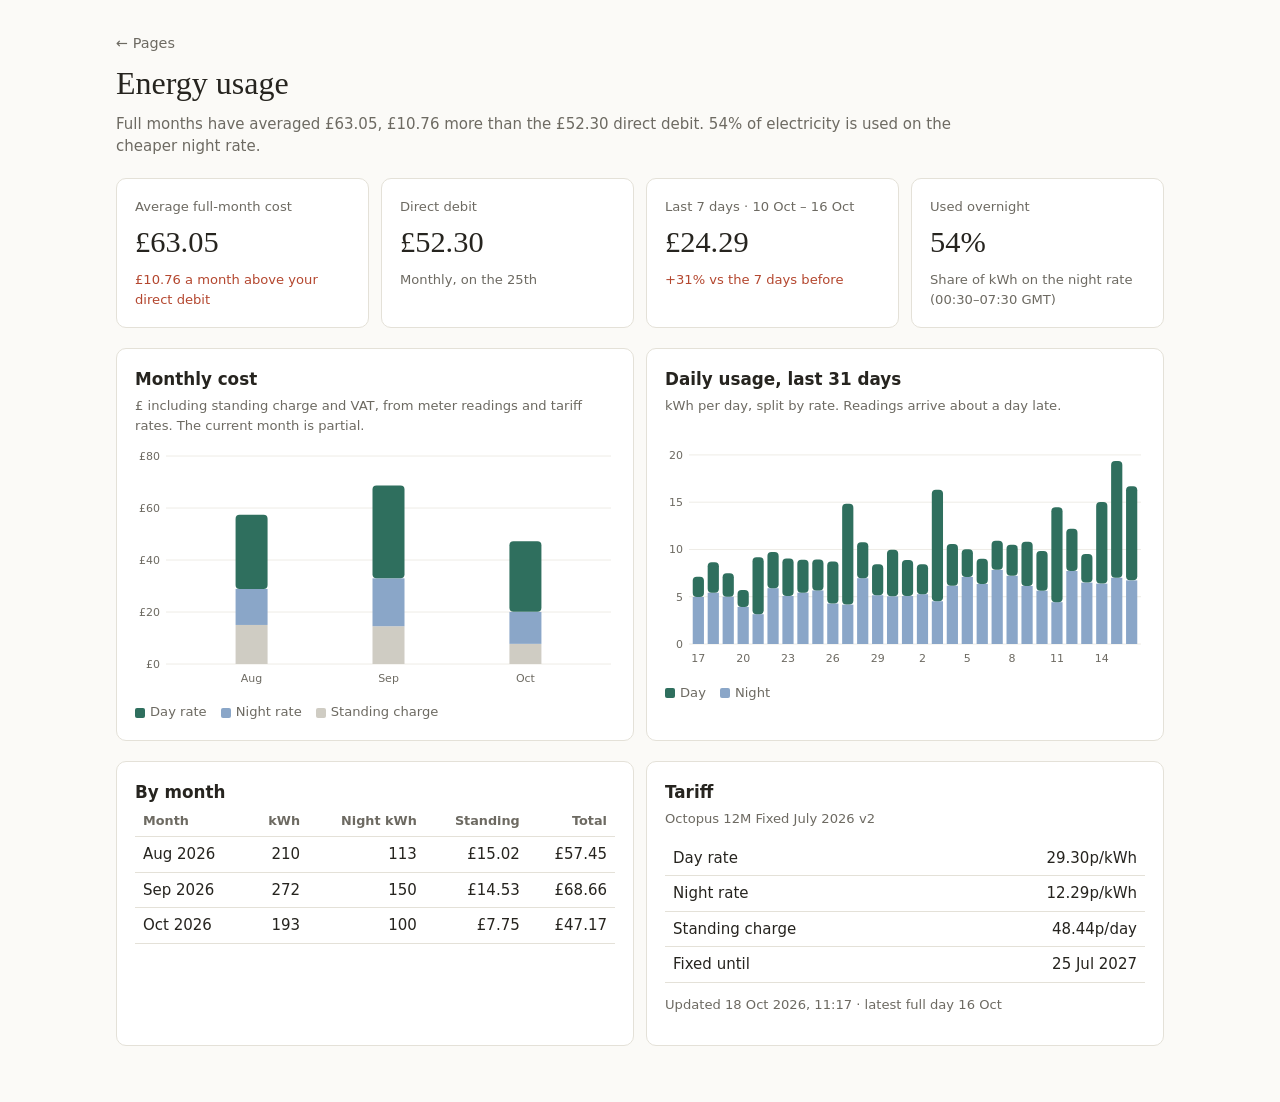
==== energy/index.html @ 0ee4e355 "Add pages hub and energy usage dashboard Co-Authored-By: Claude Opus 5.5 <noreply@anthropic.com> Cla" ====
<!doctype html>
<html lang="en">
<head>
<meta charset="utf-8">
<meta name="viewport" content="width=device-width, initial-scale=1">
<meta name="robots" content="noindex, nofollow">
<title>Energy usage</title>
<script src="d3.min.js"></script>
<style>
  :root { --bg:#fbfaf7; --panel:#ffffff; --fg:#26241f; --muted:#6d6a62; --line:#e4e1d8; --grid:#eeece6;
          --day:#2f6f5e; --night:#8aa6c8; --sc:#cfccc3; --ok:#2f7a4a; --bad:#b4472f; }
  @media (prefers-color-scheme: dark) {
    :root { --bg:#191816; --panel:#22211e; --fg:#ece9e2; --muted:#a19d94; --line:#34322d; --grid:#2c2a26;
            --day:#7cc4ad; --night:#7f9cc4; --sc:#4a4741; --ok:#79c08f; --bad:#e3876f; } }
  * { box-sizing: border-box; }
  body { margin:0; background:var(--bg); color:var(--fg); font:15px/1.5 -apple-system, "Segoe UI", system-ui, sans-serif; }
  main { max-width:1080px; margin:0 auto; padding:32px 16px 56px; display:flex; flex-direction:column; gap:20px; }
  a.back { color:var(--muted); text-decoration:none; font-size:.9rem; }
  h1 { font-family: Georgia, "Times New Roman", serif; font-weight:400; font-size:2rem; margin:4px 0 0; }
  .take { color:var(--muted); margin:6px 0 0; max-width:56rem; }
  .tiles { display:grid; grid-template-columns:repeat(auto-fit, minmax(min(100%, 12rem), 1fr)); gap:12px; }
  .card { background:var(--panel); border:1px solid var(--line); border-radius:10px; padding:18px; min-width:0; }
  .lab, .sub, .note, .legend { font-size:.82rem; color:var(--muted); }
  .big { font-family: Georgia, "Times New Roman", serif; font-size:1.9rem; margin:4px 0; font-variant-numeric:tabular-nums; }
  .ok { color:var(--ok); } .bad { color:var(--bad); }
  .grid2 { display:grid; grid-template-columns:repeat(auto-fit, minmax(min(100%, 24rem), 1fr)); gap:12px; }
  h2 { font-size:1.05rem; font-weight:600; margin:0; }
  .note { margin:4px 0 12px; }
  .chart { position:relative; min-height:240px; }
  .legend { display:flex; gap:14px; flex-wrap:wrap; margin-top:8px; }
  .sw { display:inline-block; width:10px; height:10px; border-radius:2px; margin-right:5px; vertical-align:middle; }
  .tip { position:absolute; display:none; pointer-events:none; background:var(--panel); border:1px solid var(--line); border-radius:8px;
         box-shadow:0 4px 14px rgba(0,0,0,.12); padding:6px 9px; font-size:.8rem; white-space:nowrap; z-index:2; }
  .tip .d { color:var(--muted); }
  table { width:100%; border-collapse:collapse; font-variant-numeric:tabular-nums; }
  th, td { text-align:left; padding:6px 8px; border-bottom:1px solid var(--line); }
  th { font-size:.8rem; color:var(--muted); font-weight:600; }
  .n { text-align:right; }
  .err { color:var(--bad); }
</style>
</head>
<body>
<main>
  <div>
    <a class="back" href="../">← Pages</a>
    <h1>Energy usage</h1>
    <p class="take" id="takeaway">Loading…</p>
  </div>

  <div class="tiles">
    <div class="card"><div class="lab">Average full-month cost</div><div class="big" id="avg">—</div><div class="sub" id="gap">—</div></div>
    <div class="card"><div class="lab">Direct debit</div><div class="big" id="dd">—</div><div class="sub">Monthly, on the 25th</div></div>
    <div class="card"><div class="lab">Last 7 days · <span id="wklabel">—</span></div><div class="big" id="wk">—</div><div class="sub" id="wkchg">—</div></div>
    <div class="card"><div class="lab">Used overnight</div><div class="big" id="night">—</div><div class="sub">Share of kWh on the night rate (00:30–07:30 GMT)</div></div>
  </div>

  <div class="grid2">
    <div class="card"><h2>Monthly cost</h2>
      <p class="note">£ including standing charge and VAT, from meter readings and tariff rates. The current month is partial.</p>
      <div class="chart" id="mchart"></div>
      <div class="legend"><span><i class="sw" style="background:var(--day)"></i>Day rate</span><span><i class="sw" style="background:var(--night)"></i>Night rate</span><span><i class="sw" style="background:var(--sc)"></i>Standing charge</span></div>
    </div>
    <div class="card"><h2>Daily usage, last 31 days</h2>
      <p class="note">kWh per day, split by rate. Readings arrive about a day late.</p>
      <div class="chart" id="dchart"></div>
      <div class="legend"><span><i class="sw" style="background:var(--day)"></i>Day</span><span><i class="sw" style="background:var(--night)"></i>Night</span></div>
    </div>
  </div>

  <div class="grid2">
    <div class="card"><h2>By month</h2>
      <table><thead><tr><th>Month</th><th class="n">kWh</th><th class="n">Night kWh</th><th class="n">Standing</th><th class="n">Total</th></tr></thead><tbody id="mt"></tbody></table>
    </div>
    <div class="card"><h2>Tariff</h2><p class="note" id="tariff">—</p>
      <table><tbody>
        <tr><td>Day rate</td><td class="n" id="dr">—</td></tr>
        <tr><td>Night rate</td><td class="n" id="nr">—</td></tr>
        <tr><td>Standing charge</td><td class="n" id="scg">—</td></tr>
        <tr><td>Fixed until</td><td class="n" id="fix">—</td></tr>
      </tbody></table>
      <p class="note" id="updated" style="margin-top:12px"></p>
    </div>
  </div>
</main>
<script>
(async () => {
  const gbp = v => '£' + d3.format(',.2f')(v);
  const $ = id => document.getElementById(id);
  const set = (id, t) => { $(id).textContent = t; };
  let daily, monthly, s;
  try {
    const v = '?v=' + Date.now();
    [daily, monthly, s] = await Promise.all([d3.csv('data/daily.csv' + v, d3.autoType), d3.csv('data/monthly.csv' + v, d3.autoType), d3.json('data/summary.json' + v)]);
  } catch (e) { $('takeaway').textContent = 'Could not load the data.'; $('takeaway').className = 'take err'; return; }

  const full = monthly.filter(r => r.period === 'Full month');
  const avg = d3.mean(full, r => r.total_gbp);
  const gap = avg - s.direct_debit_gbp;
  const night = d3.sum(monthly, r => r.night_kwh) / d3.sum(monthly, r => r.kwh);
  const wkc = (s.last_week_gbp - s.week_before_gbp) / s.week_before_gbp;

  set('avg', gbp(avg)); set('dd', gbp(s.direct_debit_gbp));
  $('gap').textContent = (gap >= 0 ? gbp(gap) + ' a month above' : gbp(-gap) + ' a month below') + ' your direct debit';
  $('gap').className = 'sub ' + (gap > 0 ? 'bad' : 'ok');
  set('wk', gbp(s.last_week_gbp)); set('wklabel', s.week_label);
  $('wkchg').textContent = (wkc > 0 ? '+' : '−') + d3.format('.0%')(Math.abs(wkc)) + ' vs the 7 days before';
  $('wkchg').className = 'sub ' + (wkc > 0 ? 'bad' : 'ok');
  set('night', d3.format('.0%')(night));
  set('tariff', s.tariff);
  set('dr', d3.format('.2f')(s.day_rate_p) + 'p/kWh'); set('nr', d3.format('.2f')(s.night_rate_p) + 'p/kWh');
  set('scg', d3.format('.2f')(s.standing_charge_p) + 'p/day'); set('fix', d3.timeFormat('%-d %b %Y')(new Date(s.fix_ends)));
  set('updated', 'Updated ' + d3.timeFormat('%-d %b %Y, %H:%M')(new Date(s.read_at)) + ' · latest full day ' + d3.timeFormat('%-d %b')(new Date(s.latest_day)));
  set('takeaway', gap > 0
    ? `Full months have averaged ${gbp(avg)}, ${gbp(gap)} more than the ${gbp(s.direct_debit_gbp)} direct debit. ${d3.format('.0%')(night)} of electricity is used on the cheaper night rate.`
    : `Full months have averaged ${gbp(avg)}, within the ${gbp(s.direct_debit_gbp)} direct debit. ${d3.format('.0%')(night)} of electricity is used on the cheaper night rate.`);

  const tb = $('mt');
  monthly.forEach(r => { const tr = tb.insertRow();
    [r.label, d3.format(',.0f')(r.kwh), d3.format(',.0f')(r.night_kwh), gbp(r.standing_gbp), gbp(r.total_gbp)].forEach((t, i) => { const c = tr.insertCell(); c.textContent = t; if (i) c.className = 'n'; }); });

  function stacked(el, rows, keys, cols, xl, yf, tipLines) {
    el.innerHTML = '';
    const W = Math.max(280, el.clientWidth), H = 240;
    const svg = d3.select(el).append('svg').attr('width', '100%').attr('viewBox', `0 0 ${W} ${H}`);
    const tip = d3.select(el).append('div').attr('class', 'tip');
    const tot = r => d3.sum(keys, k => r[k] || 0);
    const y = d3.scaleLinear([0, (d3.max(rows, tot) || 1) * 1.1], [H - 24, 8]).nice();
    const ticks = y.ticks(4);
    const t = svg.append('text').attr('font-size', 11).text(yf(d3.max(ticks)));
    const ml = t.node().getComputedTextLength() + 10; t.remove();
    const x = d3.scaleBand(rows.map((r, i) => i), [ml, W - 4]).padding(0.25);
    svg.selectAll('.g').data(ticks).join('line').attr('x1', ml).attr('x2', W - 4).attr('y1', y).attr('y2', y).attr('stroke', 'var(--grid)');
    svg.selectAll('.yl').data(ticks).join('text').attr('x', ml - 6).attr('y', d => y(d) + 4).attr('text-anchor', 'end').attr('font-size', 11).attr('fill', 'var(--muted)').text(yf);
    const every = Math.ceil(rows.length / Math.max(1, Math.floor((W - ml) / 44)));
    rows.forEach((r, i) => {
      if (i % every === 0) svg.append('text').attr('x', x(i) + x.bandwidth() / 2).attr('y', H - 6).attr('text-anchor', 'middle').attr('font-size', 11).attr('fill', 'var(--muted)').text(xl(r));
      const bw = Math.min(32, x.bandwidth()), x0 = x(i) + (x.bandwidth() - bw) / 2;
      let acc = 0;
      keys.forEach((k, j) => { const v = r[k] || 0;
        svg.append('rect').attr('x', x0).attr('width', bw).attr('y', y(acc + v)).attr('height', Math.max(0, y(acc) - y(acc + v))).attr('rx', j === keys.length - 1 ? 4 : 0).attr('fill', cols[j]); acc += v; });
      svg.append('rect').attr('x', x(i)).attr('width', x.bandwidth()).attr('y', 0).attr('height', H - 24).attr('fill', 'transparent')
        .on('mousemove', ev => { const [mx, my] = d3.pointer(ev, el); tip.html('');
          tipLines(r).forEach((l, n) => tip.append('div').attr('class', n ? null : 'd').text(l));
          const tw = tip.node().offsetWidth || 140;
          tip.style('display', 'block').style('left', Math.min(Math.max(0, mx + 12), el.clientWidth - tw) + 'px').style('top', Math.max(0, my - 40) + 'px'); })
        .on('mouseleave', () => tip.style('display', 'none'));
    });
  }
  const draw = () => {
    stacked($('mchart'), monthly, ['standing_gbp', 'night_gbp', 'day_gbp'], ['var(--sc)', 'var(--night)', 'var(--day)'],
      r => r.label.slice(0, 3), v => '£' + v,
      r => [r.label + ' · ' + r.period, 'Total ' + gbp(r.total_gbp), 'Day ' + gbp(r.day_gbp) + ' · Night ' + gbp(r.night_gbp), 'Standing ' + gbp(r.standing_gbp), d3.format(',.0f')(r.kwh) + ' kWh']);
    stacked($('dchart'), daily, ['night_kwh', 'day_kwh'], ['var(--night)', 'var(--day)'],
      r => d3.timeFormat('%-d')(r.date), v => v,
      r => [d3.timeFormat('%a %-d %b')(r.date), d3.format('.1f')(r.kwh) + ' kWh', 'Day ' + d3.format('.1f')(r.day_kwh) + ' · Night ' + d3.format('.1f')(r.night_kwh), 'About ' + gbp(r.cost_gbp) + ' incl. standing charge']);
  };
  draw();
  let rt; addEventListener('resize', () => { clearTimeout(rt); rt = setTimeout(draw, 150); });
})();
</script>
</body>
</html>
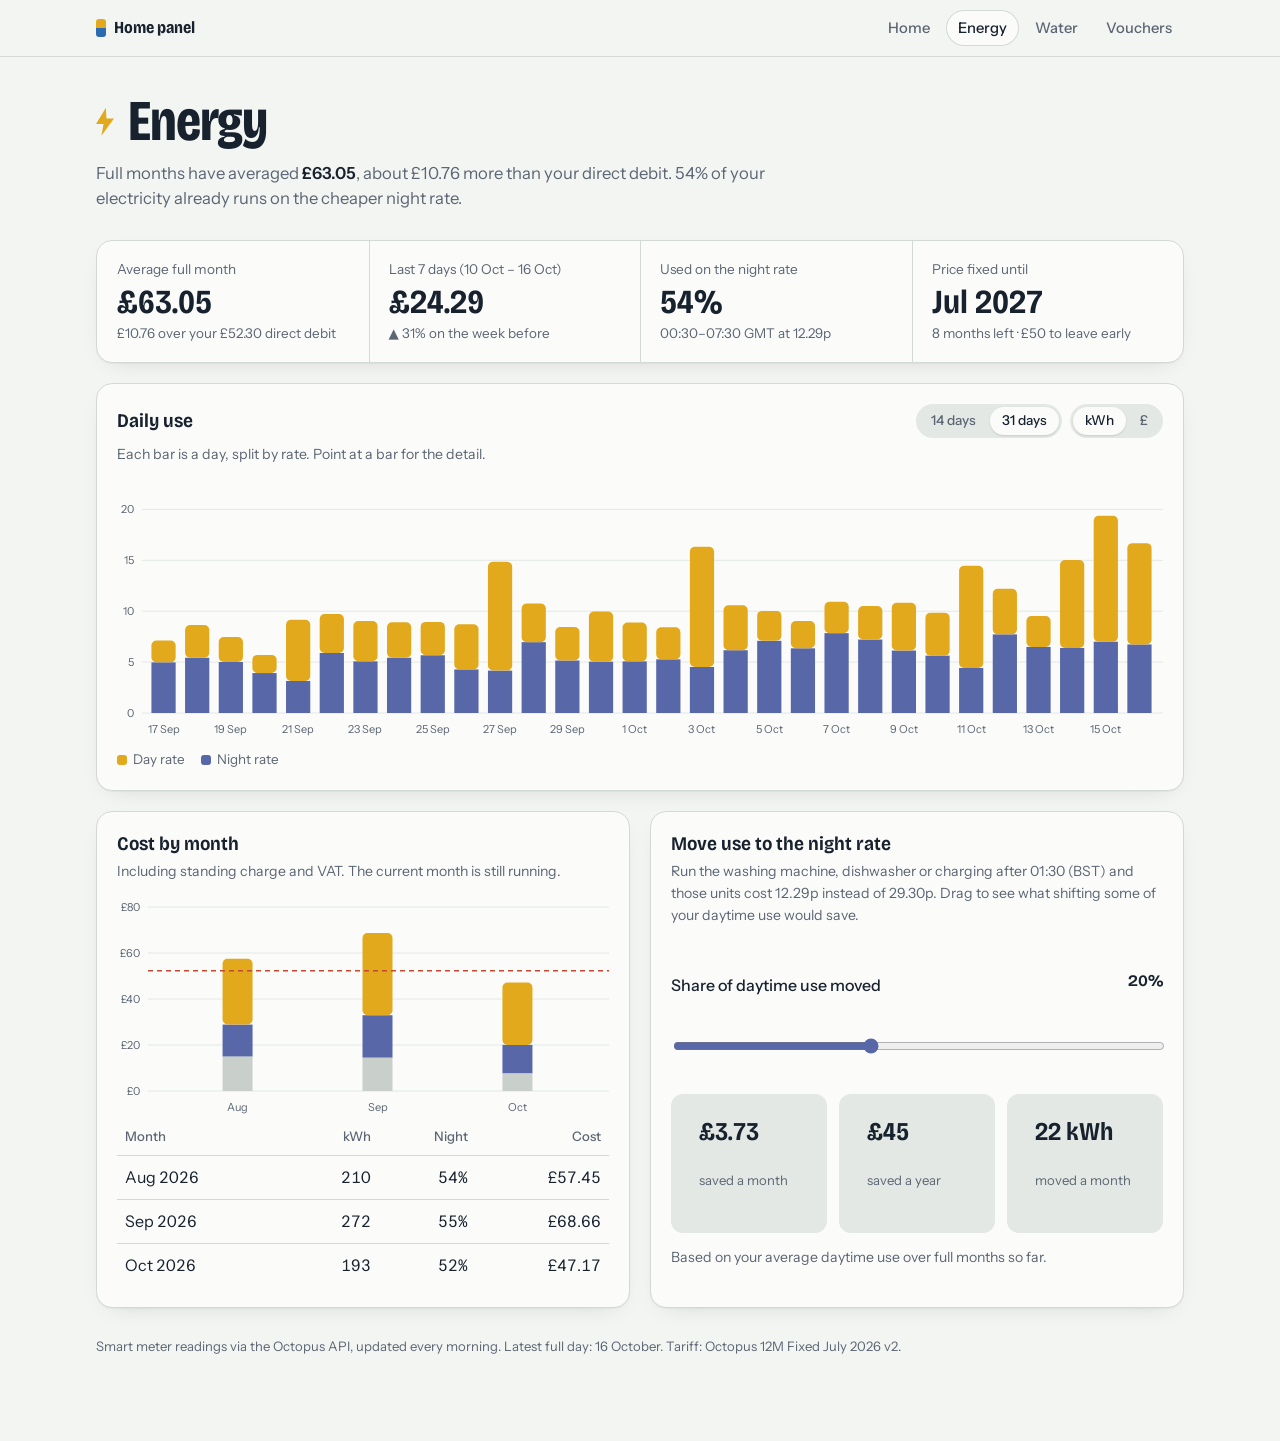
==== commit db46dce9: "Redesign site: shared look, home meters, interactive charts and calculators Co-Authored-By: Claude O" ====
--- a/energy/index.html
+++ b/energy/index.html
@@ -4,158 +4,132 @@
 <meta charset="utf-8">
 <meta name="viewport" content="width=device-width, initial-scale=1">
 <meta name="robots" content="noindex, nofollow">
-<title>Energy usage</title>
-<script src="d3.min.js"></script>
+<title>Energy · Home panel</title>
+<link rel="stylesheet" href="../assets/site.css">
+<script src="../assets/d3.min.js"></script>
+<script src="../assets/kit.js"></script>
 <style>
-  :root { --bg:#fbfaf7; --panel:#ffffff; --fg:#26241f; --muted:#6d6a62; --line:#e4e1d8; --grid:#eeece6;
-          --day:#2f6f5e; --night:#8aa6c8; --sc:#cfccc3; --ok:#2f7a4a; --bad:#b4472f; }
-  @media (prefers-color-scheme: dark) {
-    :root { --bg:#191816; --panel:#22211e; --fg:#ece9e2; --muted:#a19d94; --line:#34322d; --grid:#2c2a26;
-            --day:#7cc4ad; --night:#7f9cc4; --sc:#4a4741; --ok:#79c08f; --bad:#e3876f; } }
-  * { box-sizing: border-box; }
-  body { margin:0; background:var(--bg); color:var(--fg); font:15px/1.5 -apple-system, "Segoe UI", system-ui, sans-serif; }
-  main { max-width:1080px; margin:0 auto; padding:32px 16px 56px; display:flex; flex-direction:column; gap:20px; }
-  a.back { color:var(--muted); text-decoration:none; font-size:.9rem; }
-  h1 { font-family: Georgia, "Times New Roman", serif; font-weight:400; font-size:2rem; margin:4px 0 0; }
-  .take { color:var(--muted); margin:6px 0 0; max-width:56rem; }
-  .tiles { display:grid; grid-template-columns:repeat(auto-fit, minmax(min(100%, 12rem), 1fr)); gap:12px; }
-  .card { background:var(--panel); border:1px solid var(--line); border-radius:10px; padding:18px; min-width:0; }
-  .lab, .sub, .note, .legend { font-size:.82rem; color:var(--muted); }
-  .big { font-family: Georgia, "Times New Roman", serif; font-size:1.9rem; margin:4px 0; font-variant-numeric:tabular-nums; }
-  .ok { color:var(--ok); } .bad { color:var(--bad); }
-  .grid2 { display:grid; grid-template-columns:repeat(auto-fit, minmax(min(100%, 24rem), 1fr)); gap:12px; }
-  h2 { font-size:1.05rem; font-weight:600; margin:0; }
-  .note { margin:4px 0 12px; }
-  .chart { position:relative; min-height:240px; }
-  .legend { display:flex; gap:14px; flex-wrap:wrap; margin-top:8px; }
-  .sw { display:inline-block; width:10px; height:10px; border-radius:2px; margin-right:5px; vertical-align:middle; }
-  .tip { position:absolute; display:none; pointer-events:none; background:var(--panel); border:1px solid var(--line); border-radius:8px;
-         box-shadow:0 4px 14px rgba(0,0,0,.12); padding:6px 9px; font-size:.8rem; white-space:nowrap; z-index:2; }
-  .tip .d { color:var(--muted); }
-  table { width:100%; border-collapse:collapse; font-variant-numeric:tabular-nums; }
-  th, td { text-align:left; padding:6px 8px; border-bottom:1px solid var(--line); }
-  th { font-size:.8rem; color:var(--muted); font-weight:600; }
-  .n { text-align:right; }
-  .err { color:var(--bad); }
+  :root { --accent: var(--volt); }
+  .head h1 { display: flex; align-items: baseline; gap: 14px; }
+  .bolt { width: 18px; height: 28px; background: var(--volt); clip-path: polygon(55% 0, 0 58%, 42% 58%, 30% 100%, 100% 38%, 58% 38%); align-self: center; }
 </style>
 </head>
 <body>
-<main>
-  <div>
-    <a class="back" href="../">← Pages</a>
-    <h1>Energy usage</h1>
-    <p class="take" id="takeaway">Loading…</p>
+<main class="page">
+  <section class="head">
+    <h1><span class="bolt" aria-hidden="true"></span>Energy</h1>
+    <p id="take">Loading your meter readings…</p>
+  </section>
+
+  <section class="stats" aria-label="Summary">
+    <div class="stat"><div class="k">Average full month</div><div class="v" id="avg">—</div><div class="s" id="avgS">&nbsp;</div></div>
+    <div class="stat"><div class="k" id="wkK">Last 7 days</div><div class="v" id="wk">—</div><div class="s" id="wkS">&nbsp;</div></div>
+    <div class="stat"><div class="k">Used on the night rate</div><div class="v" id="night">—</div><div class="s">00:30–07:30 GMT at 12.29p</div></div>
+    <div class="stat"><div class="k">Price fixed until</div><div class="v" id="fix">—</div><div class="s" id="fixS">&nbsp;</div></div>
+  </section>
+
+  <section class="panel" aria-labelledby="dailyH">
+    <div class="panel-head">
+      <h2 id="dailyH">Daily use</h2>
+      <div style="display:flex;gap:8px;flex-wrap:wrap"><div id="dRange"></div><div id="dUnit"></div></div>
+    </div>
+    <p class="note" id="dNote">Each bar is a day, split by rate. Point at a bar for the detail.</p>
+    <div class="chart" id="dchart"></div>
+    <div class="key"><span><i class="sw" style="background:var(--volt)"></i>Day rate</span><span><i class="sw" style="background:var(--night)"></i>Night rate</span><span id="scKey" hidden><i class="sw" style="background:var(--away)"></i>Standing charge</span></div>
+  </section>
+
+  <div class="cols">
+    <section class="panel" aria-labelledby="mH">
+      <div class="panel-head"><h2 id="mH">Cost by month</h2></div>
+      <p class="note">Including standing charge and VAT. The current month is still running.</p>
+      <div class="chart" id="mchart" style="min-height:220px"></div>
+      <table><thead><tr><th>Month</th><th class="n">kWh</th><th class="n">Night</th><th class="n">Cost</th></tr></thead><tbody id="mt"></tbody></table>
+    </section>
+
+    <section class="panel calc" aria-labelledby="sH" style="--accent: var(--night)">
+      <div><h2 id="sH">Move use to the night rate</h2>
+      <p class="note" style="margin-top:6px">Run the washing machine, dishwasher or charging after 01:30 (BST) and those units cost 12.29p instead of 29.30p. Drag to see what shifting some of your daytime use would save.</p></div>
+      <label for="shift">Share of daytime use moved <output id="shiftOut">20%</output></label>
+      <input id="shift" type="range" min="0" max="50" step="5" value="20">
+      <div class="result">
+        <div><div class="v" id="saveM">—</div><div class="k">saved a month</div></div>
+        <div><div class="v" id="saveY">—</div><div class="k">saved a year</div></div>
+        <div><div class="v" id="kwhM">—</div><div class="k">moved a month</div></div>
+      </div>
+      <p class="note" style="margin:0">Based on your average daytime use over full months so far.</p>
+    </section>
   </div>
 
-  <div class="tiles">
-    <div class="card"><div class="lab">Average full-month cost</div><div class="big" id="avg">—</div><div class="sub" id="gap">—</div></div>
-    <div class="card"><div class="lab">Direct debit</div><div class="big" id="dd">—</div><div class="sub">Monthly, on the 25th</div></div>
-    <div class="card"><div class="lab">Last 7 days · <span id="wklabel">—</span></div><div class="big" id="wk">—</div><div class="sub" id="wkchg">—</div></div>
-    <div class="card"><div class="lab">Used overnight</div><div class="big" id="night">—</div><div class="sub">Share of kWh on the night rate (00:30–07:30 GMT)</div></div>
-  </div>
-
-  <div class="grid2">
-    <div class="card"><h2>Monthly cost</h2>
-      <p class="note">£ including standing charge and VAT, from meter readings and tariff rates. The current month is partial.</p>
-      <div class="chart" id="mchart"></div>
-      <div class="legend"><span><i class="sw" style="background:var(--day)"></i>Day rate</span><span><i class="sw" style="background:var(--night)"></i>Night rate</span><span><i class="sw" style="background:var(--sc)"></i>Standing charge</span></div>
-    </div>
-    <div class="card"><h2>Daily usage, last 31 days</h2>
-      <p class="note">kWh per day, split by rate. Readings arrive about a day late.</p>
-      <div class="chart" id="dchart"></div>
-      <div class="legend"><span><i class="sw" style="background:var(--day)"></i>Day</span><span><i class="sw" style="background:var(--night)"></i>Night</span></div>
-    </div>
-  </div>
-
-  <div class="grid2">
-    <div class="card"><h2>By month</h2>
-      <table><thead><tr><th>Month</th><th class="n">kWh</th><th class="n">Night kWh</th><th class="n">Standing</th><th class="n">Total</th></tr></thead><tbody id="mt"></tbody></table>
-    </div>
-    <div class="card"><h2>Tariff</h2><p class="note" id="tariff">—</p>
-      <table><tbody>
-        <tr><td>Day rate</td><td class="n" id="dr">—</td></tr>
-        <tr><td>Night rate</td><td class="n" id="nr">—</td></tr>
-        <tr><td>Standing charge</td><td class="n" id="scg">—</td></tr>
-        <tr><td>Fixed until</td><td class="n" id="fix">—</td></tr>
-      </tbody></table>
-      <p class="note" id="updated" style="margin-top:12px"></p>
-    </div>
-  </div>
+  <p class="foot" id="foot"></p>
 </main>
 <script>
+kit.nav('Energy', '../');
 (async () => {
-  const gbp = v => '£' + d3.format(',.2f')(v);
-  const $ = id => document.getElementById(id);
-  const set = (id, t) => { $(id).textContent = t; };
+  const { fmt } = kit, $ = id => document.getElementById(id);
   let daily, monthly, s;
-  try {
-    const v = '?v=' + Date.now();
-    [daily, monthly, s] = await Promise.all([d3.csv('data/daily.csv' + v, d3.autoType), d3.csv('data/monthly.csv' + v, d3.autoType), d3.json('data/summary.json' + v)]);
-  } catch (e) { $('takeaway').textContent = 'Could not load the data.'; $('takeaway').className = 'take err'; return; }
+  try { [daily, monthly, s] = await kit.load(['data/daily.csv', 'data/monthly.csv', 'data/summary.json']); }
+  catch (e) { $('take').textContent = 'The readings could not be loaded. Try refreshing the page.'; $('take').className = 'err'; return; }
 
+  const DAY = s.day_rate_p / 100, NIGHT = s.night_rate_p / 100, SC = s.standing_charge_p / 100;
+  daily.forEach(r => { r.day_gbp = r.day_kwh * DAY; r.night_gbp = r.night_kwh * NIGHT; r.sc_gbp = SC; });
   const full = monthly.filter(r => r.period === 'Full month');
-  const avg = d3.mean(full, r => r.total_gbp);
-  const gap = avg - s.direct_debit_gbp;
-  const night = d3.sum(monthly, r => r.night_kwh) / d3.sum(monthly, r => r.kwh);
+  const avg = d3.mean(full, r => r.total_gbp), gap = avg - s.direct_debit_gbp;
+  const nightShare = d3.sum(monthly, r => r.night_kwh) / d3.sum(monthly, r => r.kwh);
   const wkc = (s.last_week_gbp - s.week_before_gbp) / s.week_before_gbp;
 
-  set('avg', gbp(avg)); set('dd', gbp(s.direct_debit_gbp));
-  $('gap').textContent = (gap >= 0 ? gbp(gap) + ' a month above' : gbp(-gap) + ' a month below') + ' your direct debit';
-  $('gap').className = 'sub ' + (gap > 0 ? 'bad' : 'ok');
-  set('wk', gbp(s.last_week_gbp)); set('wklabel', s.week_label);
-  $('wkchg').textContent = (wkc > 0 ? '+' : '−') + d3.format('.0%')(Math.abs(wkc)) + ' vs the 7 days before';
-  $('wkchg').className = 'sub ' + (wkc > 0 ? 'bad' : 'ok');
-  set('night', d3.format('.0%')(night));
-  set('tariff', s.tariff);
-  set('dr', d3.format('.2f')(s.day_rate_p) + 'p/kWh'); set('nr', d3.format('.2f')(s.night_rate_p) + 'p/kWh');
-  set('scg', d3.format('.2f')(s.standing_charge_p) + 'p/day'); set('fix', d3.timeFormat('%-d %b %Y')(new Date(s.fix_ends)));
-  set('updated', 'Updated ' + d3.timeFormat('%-d %b %Y, %H:%M')(new Date(s.read_at)) + ' · latest full day ' + d3.timeFormat('%-d %b')(new Date(s.latest_day)));
-  set('takeaway', gap > 0
-    ? `Full months have averaged ${gbp(avg)}, ${gbp(gap)} more than the ${gbp(s.direct_debit_gbp)} direct debit. ${d3.format('.0%')(night)} of electricity is used on the cheaper night rate.`
-    : `Full months have averaged ${gbp(avg)}, within the ${gbp(s.direct_debit_gbp)} direct debit. ${d3.format('.0%')(night)} of electricity is used on the cheaper night rate.`);
+  kit.countUp($('avg'), avg, fmt.gbp);
+  $('avgS').textContent = (gap > 0 ? fmt.gbp(gap) + ' over' : fmt.gbp(-gap) + ' under') + ' your ' + fmt.gbp(s.direct_debit_gbp) + ' direct debit';
+  $('avgS').className = 's ' + (gap > 0 ? 'up' : 'down');
+  kit.countUp($('wk'), s.last_week_gbp, fmt.gbp);
+  $('wkK').textContent = 'Last 7 days (' + s.week_label + ')';
+  $('wkS').textContent = (wkc > 0 ? '▲ ' : '▼ ') + fmt.pct(Math.abs(wkc)) + ' on the week before'; $('wkS').className = 's ' + (wkc > 0 ? 'up' : 'down');
+  kit.countUp($('night'), nightShare * 100, v => Math.round(v) + '%');
+  const fixD = new Date(s.fix_ends);
+  $('fix').textContent = d3.timeFormat('%b %Y')(fixD);
+  $('fixS').textContent = Math.round((fixD - new Date()) / 864e5 / 30.4) + ' months left · £50 to leave early';
+  $('take').innerHTML = '';
+  $('take').append('Full months have averaged ', Object.assign(document.createElement('b'), { textContent: fmt.gbp(avg) }),
+    gap > 0 ? `, about ${fmt.gbp(gap)} more than your direct debit. ` : ', within your direct debit. ',
+    `${fmt.pct(nightShare)} of your electricity already runs on the cheaper night rate.`);
 
-  const tb = $('mt');
-  monthly.forEach(r => { const tr = tb.insertRow();
-    [r.label, d3.format(',.0f')(r.kwh), d3.format(',.0f')(r.night_kwh), gbp(r.standing_gbp), gbp(r.total_gbp)].forEach((t, i) => { const c = tr.insertCell(); c.textContent = t; if (i) c.className = 'n'; }); });
+  // daily chart
+  let range = 31, unit = 'kwh';
+  const drawDaily = () => {
+    const rows = daily.slice(-range);
+    const kwh = unit === 'kwh';
+    $('scKey').hidden = kwh;
+    kit.bars($('dchart'), {
+      rows, label: 'Daily electricity use',
+      series: kwh ? [{ key: 'night_kwh', color: kit.css('--night') }, { key: 'day_kwh', color: kit.css('--volt') }]
+                  : [{ key: 'sc_gbp', color: kit.css('--away') }, { key: 'night_gbp', color: kit.css('--night') }, { key: 'day_gbp', color: kit.css('--volt') }],
+      yFormat: kwh ? v => v + '' : v => '£' + v,
+      xFormat: r => d3.utcFormat(range > 14 ? '%-d %b' : '%a %-d')(r.date),
+      tip: r => ({ title: d3.utcFormat('%A %-d %B')(r.date), lines: kwh
+        ? [[kit.css('--volt'), 'Day', d3.format('.1f')(r.day_kwh) + ' kWh'], [kit.css('--night'), 'Night', d3.format('.1f')(r.night_kwh) + ' kWh'], [null, 'Total', d3.format('.1f')(r.kwh) + ' kWh']]
+        : [[kit.css('--volt'), 'Day', fmt.gbp(r.day_gbp)], [kit.css('--night'), 'Night', fmt.gbp(r.night_gbp)], [kit.css('--away'), 'Standing', fmt.gbp(SC)], [null, 'Total', fmt.gbp(r.cost_gbp)]] })
+    });
+  };
+  kit.seg($('dRange'), [[14, '14 days'], [31, '31 days']], 31, v => { range = v; drawDaily(); });
+  kit.seg($('dUnit'), [['kwh', 'kWh'], ['gbp', '£']], 'kwh', v => { unit = v; drawDaily(); });
 
-  function stacked(el, rows, keys, cols, xl, yf, tipLines) {
-    el.innerHTML = '';
-    const W = Math.max(280, el.clientWidth), H = 240;
-    const svg = d3.select(el).append('svg').attr('width', '100%').attr('viewBox', `0 0 ${W} ${H}`);
-    const tip = d3.select(el).append('div').attr('class', 'tip');
-    const tot = r => d3.sum(keys, k => r[k] || 0);
-    const y = d3.scaleLinear([0, (d3.max(rows, tot) || 1) * 1.1], [H - 24, 8]).nice();
-    const ticks = y.ticks(4);
-    const t = svg.append('text').attr('font-size', 11).text(yf(d3.max(ticks)));
-    const ml = t.node().getComputedTextLength() + 10; t.remove();
-    const x = d3.scaleBand(rows.map((r, i) => i), [ml, W - 4]).padding(0.25);
-    svg.selectAll('.g').data(ticks).join('line').attr('x1', ml).attr('x2', W - 4).attr('y1', y).attr('y2', y).attr('stroke', 'var(--grid)');
-    svg.selectAll('.yl').data(ticks).join('text').attr('x', ml - 6).attr('y', d => y(d) + 4).attr('text-anchor', 'end').attr('font-size', 11).attr('fill', 'var(--muted)').text(yf);
-    const every = Math.ceil(rows.length / Math.max(1, Math.floor((W - ml) / 44)));
-    rows.forEach((r, i) => {
-      if (i % every === 0) svg.append('text').attr('x', x(i) + x.bandwidth() / 2).attr('y', H - 6).attr('text-anchor', 'middle').attr('font-size', 11).attr('fill', 'var(--muted)').text(xl(r));
-      const bw = Math.min(32, x.bandwidth()), x0 = x(i) + (x.bandwidth() - bw) / 2;
-      let acc = 0;
-      keys.forEach((k, j) => { const v = r[k] || 0;
-        svg.append('rect').attr('x', x0).attr('width', bw).attr('y', y(acc + v)).attr('height', Math.max(0, y(acc) - y(acc + v))).attr('rx', j === keys.length - 1 ? 4 : 0).attr('fill', cols[j]); acc += v; });
-      svg.append('rect').attr('x', x(i)).attr('width', x.bandwidth()).attr('y', 0).attr('height', H - 24).attr('fill', 'transparent')
-        .on('mousemove', ev => { const [mx, my] = d3.pointer(ev, el); tip.html('');
-          tipLines(r).forEach((l, n) => tip.append('div').attr('class', n ? null : 'd').text(l));
-          const tw = tip.node().offsetWidth || 140;
-          tip.style('display', 'block').style('left', Math.min(Math.max(0, mx + 12), el.clientWidth - tw) + 'px').style('top', Math.max(0, my - 40) + 'px'); })
-        .on('mouseleave', () => tip.style('display', 'none'));
-    });
-  }
-  const draw = () => {
-    stacked($('mchart'), monthly, ['standing_gbp', 'night_gbp', 'day_gbp'], ['var(--sc)', 'var(--night)', 'var(--day)'],
-      r => r.label.slice(0, 3), v => '£' + v,
-      r => [r.label + ' · ' + r.period, 'Total ' + gbp(r.total_gbp), 'Day ' + gbp(r.day_gbp) + ' · Night ' + gbp(r.night_gbp), 'Standing ' + gbp(r.standing_gbp), d3.format(',.0f')(r.kwh) + ' kWh']);
-    stacked($('dchart'), daily, ['night_kwh', 'day_kwh'], ['var(--night)', 'var(--day)'],
-      r => d3.timeFormat('%-d')(r.date), v => v,
-      r => [d3.timeFormat('%a %-d %b')(r.date), d3.format('.1f')(r.kwh) + ' kWh', 'Day ' + d3.format('.1f')(r.day_kwh) + ' · Night ' + d3.format('.1f')(r.night_kwh), 'About ' + gbp(r.cost_gbp) + ' incl. standing charge']);
-  };
-  draw();
-  let rt; addEventListener('resize', () => { clearTimeout(rt); rt = setTimeout(draw, 150); });
+  const drawMonthly = () => kit.bars($('mchart'), {
+    rows: monthly, height: 220, label: 'Monthly cost',
+    series: [{ key: 'standing_gbp', color: kit.css('--away') }, { key: 'night_gbp', color: kit.css('--night') }, { key: 'day_gbp', color: kit.css('--volt') }],
+    ref: { value: s.direct_debit_gbp }, yFormat: v => '£' + v, xFormat: r => r.label.slice(0, 3),
+    tip: r => ({ title: r.label + ' · ' + r.period, lines: [[kit.css('--volt'), 'Day rate', fmt.gbp(r.day_gbp)], [kit.css('--night'), 'Night rate', fmt.gbp(r.night_gbp)], [kit.css('--away'), 'Standing', fmt.gbp(r.standing_gbp)], [null, 'Total', fmt.gbp(r.total_gbp)], [null, 'Direct debit', fmt.gbp(s.direct_debit_gbp)]] })
+  });
+  monthly.forEach(r => { const tr = $('mt').insertRow();
+    [r.label, fmt.int(r.kwh), fmt.pct(r.night_kwh / r.kwh), fmt.gbp(r.total_gbp)].forEach((t, i) => { const c = tr.insertCell(); c.textContent = t; if (i) c.className = 'n'; }); });
+
+  // shift calculator
+  const dayPerMonth = d3.mean(full, r => r.day_kwh);
+  const calc = () => { const p = +$('shift').value / 100, moved = dayPerMonth * p, save = moved * (DAY - NIGHT);
+    $('shiftOut').textContent = Math.round(p * 100) + '%'; $('saveM').textContent = fmt.gbp(save); $('saveY').textContent = fmt.gbp0(save * 12); $('kwhM').textContent = fmt.int(moved) + ' kWh'; };
+  $('shift').addEventListener('input', calc); calc();
+
+  $('foot').textContent = 'Smart meter readings via the Octopus API, updated every morning. Latest full day: ' + d3.timeFormat('%-d %B')(new Date(s.latest_day)) + '. Tariff: ' + s.tariff + '.';
+  drawDaily(); drawMonthly();
+  kit.onResize(() => { drawDaily(); drawMonthly(); });
 })();
 </script>
 </body>
--- a/assets/site.css
+++ b/assets/site.css
@@ -0,0 +1,111 @@
+@import url('https://fonts.googleapis.com/css2?family=Bricolage+Grotesque:opsz,wdth,wght@12..96,75..100,400..800&family=Instrument+Sans:wght@400;500;600&display=swap');
+
+:root {
+  --paper: #f3f5f2;
+  --panel: #fbfcfa;
+  --ink: #18222f;
+  --graphite: #5b6573;
+  --rule: #d3d9d4;
+  --grid: #e3e8e4;
+  --volt: #e2a91c;
+  --volt-soft: #f6e3ae;
+  --flow: #2b6cb0;
+  --flow-soft: #cfe0f2;
+  --night: #5867a8;
+  --brass: #9a7b3c;
+  --good: #2f8f6b;
+  --bad: #c2492f;
+  --away: #c9cfca;
+  --shadow: 0 1px 0 rgba(24, 34, 47, .04), 0 8px 24px -16px rgba(24, 34, 47, .25);
+  --display: 'Bricolage Grotesque', 'Segoe UI', system-ui, sans-serif;
+  --body: 'Instrument Sans', 'Segoe UI', system-ui, sans-serif;
+}
+@media (prefers-color-scheme: dark) {
+  :root {
+    --paper: #121820; --panel: #18202a; --ink: #e8ece8; --graphite: #9aa4b1; --rule: #2a3440; --grid: #222c37;
+    --volt: #f0c04a; --volt-soft: #4a3d1a; --flow: #6fa8e0; --flow-soft: #1d3550; --night: #8f9bd6;
+    --brass: #c9a560; --good: #5cc29a; --bad: #ec7c62; --away: #36404b;
+    --shadow: 0 1px 0 rgba(0, 0, 0, .3), 0 10px 28px -18px rgba(0, 0, 0, .8);
+  }
+}
+
+* { box-sizing: border-box; }
+html { -webkit-text-size-adjust: 100%; }
+body { margin: 0; background: var(--paper); color: var(--ink); font: 400 16px/1.55 var(--body); }
+a { color: inherit; }
+:focus-visible { outline: 2px solid var(--flow); outline-offset: 3px; border-radius: 4px; }
+
+/* top bar */
+.bar { position: sticky; top: 0; z-index: 10; background: color-mix(in srgb, var(--paper) 88%, transparent); backdrop-filter: blur(8px); border-bottom: 1px solid var(--rule); }
+.bar nav { max-width: 1120px; margin: 0 auto; padding: 0 16px; display: flex; align-items: center; gap: 4px; height: 56px; overflow-x: auto; scrollbar-width: none; }
+.bar nav::-webkit-scrollbar { display: none; }
+.bar .mark { font: 700 1.05rem/1 var(--display); font-stretch: 85%; text-decoration: none; margin-right: auto; padding-right: 16px; white-space: nowrap; display: flex; align-items: center; gap: 8px; }
+.bar .mark i { width: 10px; height: 18px; border-radius: 3px; background: linear-gradient(var(--volt) 0 50%, var(--flow) 50% 100%); display: inline-block; }
+.bar a.tab { text-decoration: none; color: var(--graphite); font-weight: 500; font-size: .92rem; padding: 7px 12px; border-radius: 999px; white-space: nowrap; }
+.bar a.tab:hover { color: var(--ink); background: var(--grid); }
+.bar a.tab[aria-current="page"] { color: var(--ink); background: var(--panel); box-shadow: inset 0 0 0 1px var(--rule); }
+
+@media (max-width: 480px) { .bar .mark span { display: none; } .bar a.tab { padding: 7px 10px; } }
+
+main.page { max-width: 1120px; margin: 0 auto; padding: 36px 16px 72px; }
+
+/* headings */
+.head { display: grid; gap: 10px; margin-bottom: 28px; }
+.head h1 { font: 700 clamp(2.2rem, 6vw, 3.6rem)/1 var(--display); font-stretch: 80%; letter-spacing: -.02em; margin: 0; }
+.head p { margin: 0; color: var(--graphite); max-width: 62ch; font-size: 1.04rem; }
+.head p b { color: var(--ink); font-weight: 600; }
+h2 { font: 650 1.2rem/1.2 var(--display); font-stretch: 90%; margin: 0; }
+
+/* stat strip */
+.stats { display: grid; grid-template-columns: repeat(auto-fit, minmax(min(100%, 13rem), 1fr)); border: 1px solid var(--rule); border-radius: 16px; background: var(--panel); box-shadow: var(--shadow); overflow: hidden; margin-bottom: 20px; }
+.stat { padding: 18px 20px; border-right: 1px solid var(--rule); border-bottom: 1px solid var(--rule); margin: 0 -1px -1px 0; }
+.stat .k { font-size: .85rem; color: var(--graphite); }
+.stat .v { font: 650 2.1rem/1.1 var(--display); font-stretch: 85%; font-variant-numeric: tabular-nums; margin: 4px 0 2px; }
+.stat .s { font-size: .84rem; color: var(--graphite); }
+.up { color: var(--bad); } .down { color: var(--good); }
+
+/* panels */
+.panel { background: var(--panel); border: 1px solid var(--rule); border-radius: 16px; padding: 20px; box-shadow: var(--shadow); min-width: 0; }
+.panel-head { display: flex; flex-wrap: wrap; align-items: center; justify-content: space-between; gap: 10px 16px; margin-bottom: 6px; }
+.panel .note { color: var(--graphite); font-size: .88rem; margin: 0 0 14px; }
+.cols { display: grid; grid-template-columns: repeat(auto-fit, minmax(min(100%, 26rem), 1fr)); gap: 20px; margin-top: 20px; }
+
+/* segmented control */
+.seg { display: inline-flex; background: var(--grid); border-radius: 999px; padding: 3px; gap: 2px; }
+.seg button { font: 500 .85rem/1 var(--body); color: var(--graphite); background: none; border: 0; padding: 7px 12px; border-radius: 999px; cursor: pointer; }
+.seg button[aria-pressed="true"] { background: var(--panel); color: var(--ink); box-shadow: 0 1px 2px rgba(0,0,0,.12); }
+
+/* charts */
+.chart { position: relative; min-height: 260px; touch-action: pan-y; }
+.chart svg { display: block; overflow: visible; }
+.chart text { font: 11px var(--body); fill: var(--graphite); }
+.tip { position: absolute; z-index: 3; pointer-events: none; background: var(--panel); border: 1px solid var(--rule); border-radius: 10px; box-shadow: var(--shadow); padding: 8px 10px; font-size: .82rem; white-space: nowrap; opacity: 0; transition: opacity .12s; }
+.tip.on { opacity: 1; }
+.tip .t { color: var(--graphite); margin-bottom: 2px; }
+.tip .r { display: flex; gap: 8px; align-items: center; }
+.tip .r b { font-weight: 600; margin-left: auto; padding-left: 12px; font-variant-numeric: tabular-nums; }
+.key { display: flex; flex-wrap: wrap; gap: 6px 16px; font-size: .84rem; color: var(--graphite); margin-top: 10px; }
+.sw { width: 10px; height: 10px; border-radius: 3px; display: inline-block; margin-right: 6px; vertical-align: -1px; }
+.dash { width: 16px; height: 0; border-top: 2px dashed var(--bad); display: inline-block; margin-right: 6px; vertical-align: 3px; }
+
+/* slider calculators */
+.calc { display: grid; gap: 14px; }
+.calc label { display: flex; justify-content: space-between; gap: 12px; font-weight: 500; }
+.calc output { font: 650 1rem/1 var(--display); font-variant-numeric: tabular-nums; }
+input[type=range] { width: 100%; accent-color: var(--accent, var(--flow)); height: 28px; }
+.result { display: grid; grid-template-columns: repeat(auto-fit, minmax(9rem, 1fr)); gap: 12px; }
+.result div { background: var(--grid); border-radius: 12px; padding: 12px 14px; }
+.result .v { font: 650 1.6rem/1.1 var(--display); font-stretch: 85%; font-variant-numeric: tabular-nums; }
+.result .k { font-size: .82rem; color: var(--graphite); }
+
+/* tables */
+table { width: 100%; border-collapse: collapse; font-variant-numeric: tabular-nums; }
+th, td { text-align: left; padding: 9px 8px; border-bottom: 1px solid var(--rule); }
+th { font-size: .82rem; color: var(--graphite); font-weight: 500; }
+td.n, th.n { text-align: right; }
+tbody tr:last-child td { border-bottom: 0; }
+
+.foot { color: var(--graphite); font-size: .82rem; margin-top: 28px; }
+.err { color: var(--bad); }
+
+@media (prefers-reduced-motion: reduce) { * { transition: none !important; animation: none !important; } }
